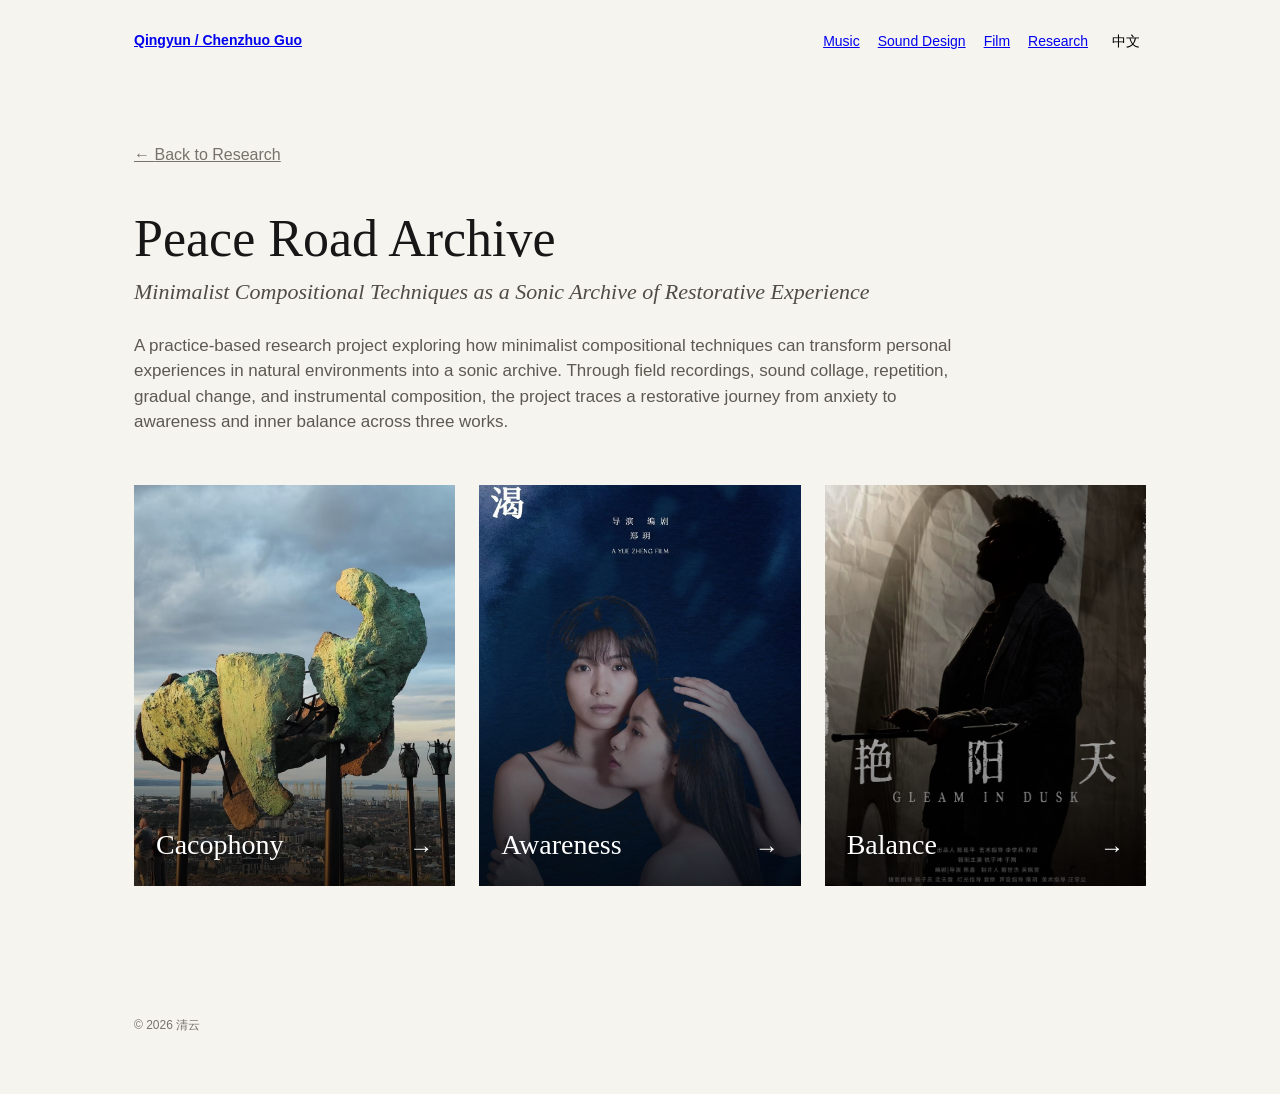
==== research.html @ a10af151 "Add Peace Road Archive research pages" ====
<!doctype html><html lang="en"><head><meta charset="utf-8"><meta name="viewport" content="width=device-width,initial-scale=1"><title>Peace Road Archive — Research</title><style>
:root{--bg:#f6f4ef;--fg:#171717;--muted:#77736c;--line:#d8d4cc}*{box-sizing:border-box}body{margin:0;background:var(--bg);color:var(--fg);font-family:Arial,Helvetica,sans-serif;line-height:1.5}.wrap{max-width:1080px;margin:auto;padding:0 34px}nav{display:flex;justify-content:space-between;padding:30px 0 20px;font-size:14px}.brand{font-weight:600}.navlinks{display:flex;gap:18px;align-items:center}.lang{border:0;background:none;font:inherit;cursor:pointer}main{padding:70px 0}h1,h2,h3{font-family:Georgia,"Times New Roman",serif;font-weight:400}h1{font-size:52px;line-height:1.05;margin:0 0 8px}h2{font-size:22px;font-style:italic;margin:0 0 25px;color:#4f4c47}.intro{max-width:820px;font-size:17px;color:#5c5953;margin-bottom:50px}.works{display:grid;grid-template-columns:repeat(3,1fr);gap:24px}.card{display:block;position:relative;overflow:hidden;background:#ddd;aspect-ratio:4/5}.card img{width:100%;height:100%;object-fit:cover;display:block;filter:saturate(.78)}.card:after{content:"";position:absolute;inset:0;background:linear-gradient(180deg,transparent 45%,rgba(0,0,0,.62));transition:.25s}.card:hover:after{background:linear-gradient(180deg,rgba(0,0,0,.08),rgba(0,0,0,.7))}.card-title{position:absolute;left:22px;bottom:20px;z-index:2;color:#fff;font-family:Georgia,"Times New Roman",serif;font-size:28px}.card-arrow{position:absolute;right:22px;bottom:20px;z-index:2;color:#fff;font-size:24px}.back{display:inline-block;margin-bottom:45px;color:var(--muted)}footer{padding:60px 0;color:var(--muted);font-size:12px}@media(max-width:700px){.wrap{padding:0 20px}.navlinks a{display:none}.works{grid-template-columns:1fr;gap:18px}h1{font-size:42px}.intro{font-size:16px}.card{aspect-ratio:16/10}}
</style></head><body><div class="wrap"><nav><a class="brand" href="index.html">Qingyun / Chenzhuo Guo</a><div class="navlinks"><a href="index.html#music">Music</a><a href="index.html#sound-design">Sound Design</a><a href="index.html#soundtrack">Film</a><a href="index.html#research">Research</a><button class="lang" id="langBtn">中文</button></div></nav><main><a class="back" href="index.html#research">← <span data-en="Back to Research" data-zh="返回研究">Back to Research</span></a><h1>Peace Road Archive</h1><h2>Minimalist Compositional Techniques as a Sonic Archive of Restorative Experience</h2><p class="intro" data-en="A practice-based research project exploring how minimalist compositional techniques can transform personal experiences in natural environments into a sonic archive. Through field recordings, sound collage, repetition, gradual change, and instrumental composition, the project traces a restorative journey from anxiety to awareness and inner balance across three works." data-zh="一个实践型研究项目，探索如何通过极简主义作曲技法，将个人在自然环境中的体验转化为声音档案。项目结合环境录音、声音拼贴、重复、渐变与器乐创作，通过三部作品记录从焦虑、觉察到内在平衡的恢复过程。">A practice-based research project exploring how minimalist compositional techniques can transform personal experiences in natural environments into a sonic archive. Through field recordings, sound collage, repetition, gradual change, and instrumental composition, the project traces a restorative journey from anxiety to awareness and inner balance across three works.</p><div class="works"><a class="card" href="research/cacophony.html"><img src="hero.jpg" alt=""><div class="card-title">Cacophony</div><div class="card-arrow">→</div></a><a class="card" href="research/awareness.html"><img src="picture/22883ec1f3c78cad9947b7d089368247.jpg" alt=""><div class="card-title">Awareness</div><div class="card-arrow">→</div></a><a class="card" href="research/balance.html"><img src="picture/54a0b3d13063e3226083e15c05f37a16.jpg" alt=""><div class="card-title">Balance</div><div class="card-arrow">→</div></a></div></main><footer>© 2026 清云</footer></div><script>let zh=localStorage.getItem('siteLang')==='zh';const b=document.getElementById('langBtn');function setLang(){document.documentElement.lang=zh?'zh':'en';document.querySelectorAll('[data-en][data-zh]').forEach(e=>e.textContent=zh?e.dataset.zh:e.dataset.en);b.textContent=zh?'English':'中文';localStorage.setItem('siteLang',zh?'zh':'en')}b.onclick=()=>{zh=!zh;setLang()};setLang();</script></body></html>
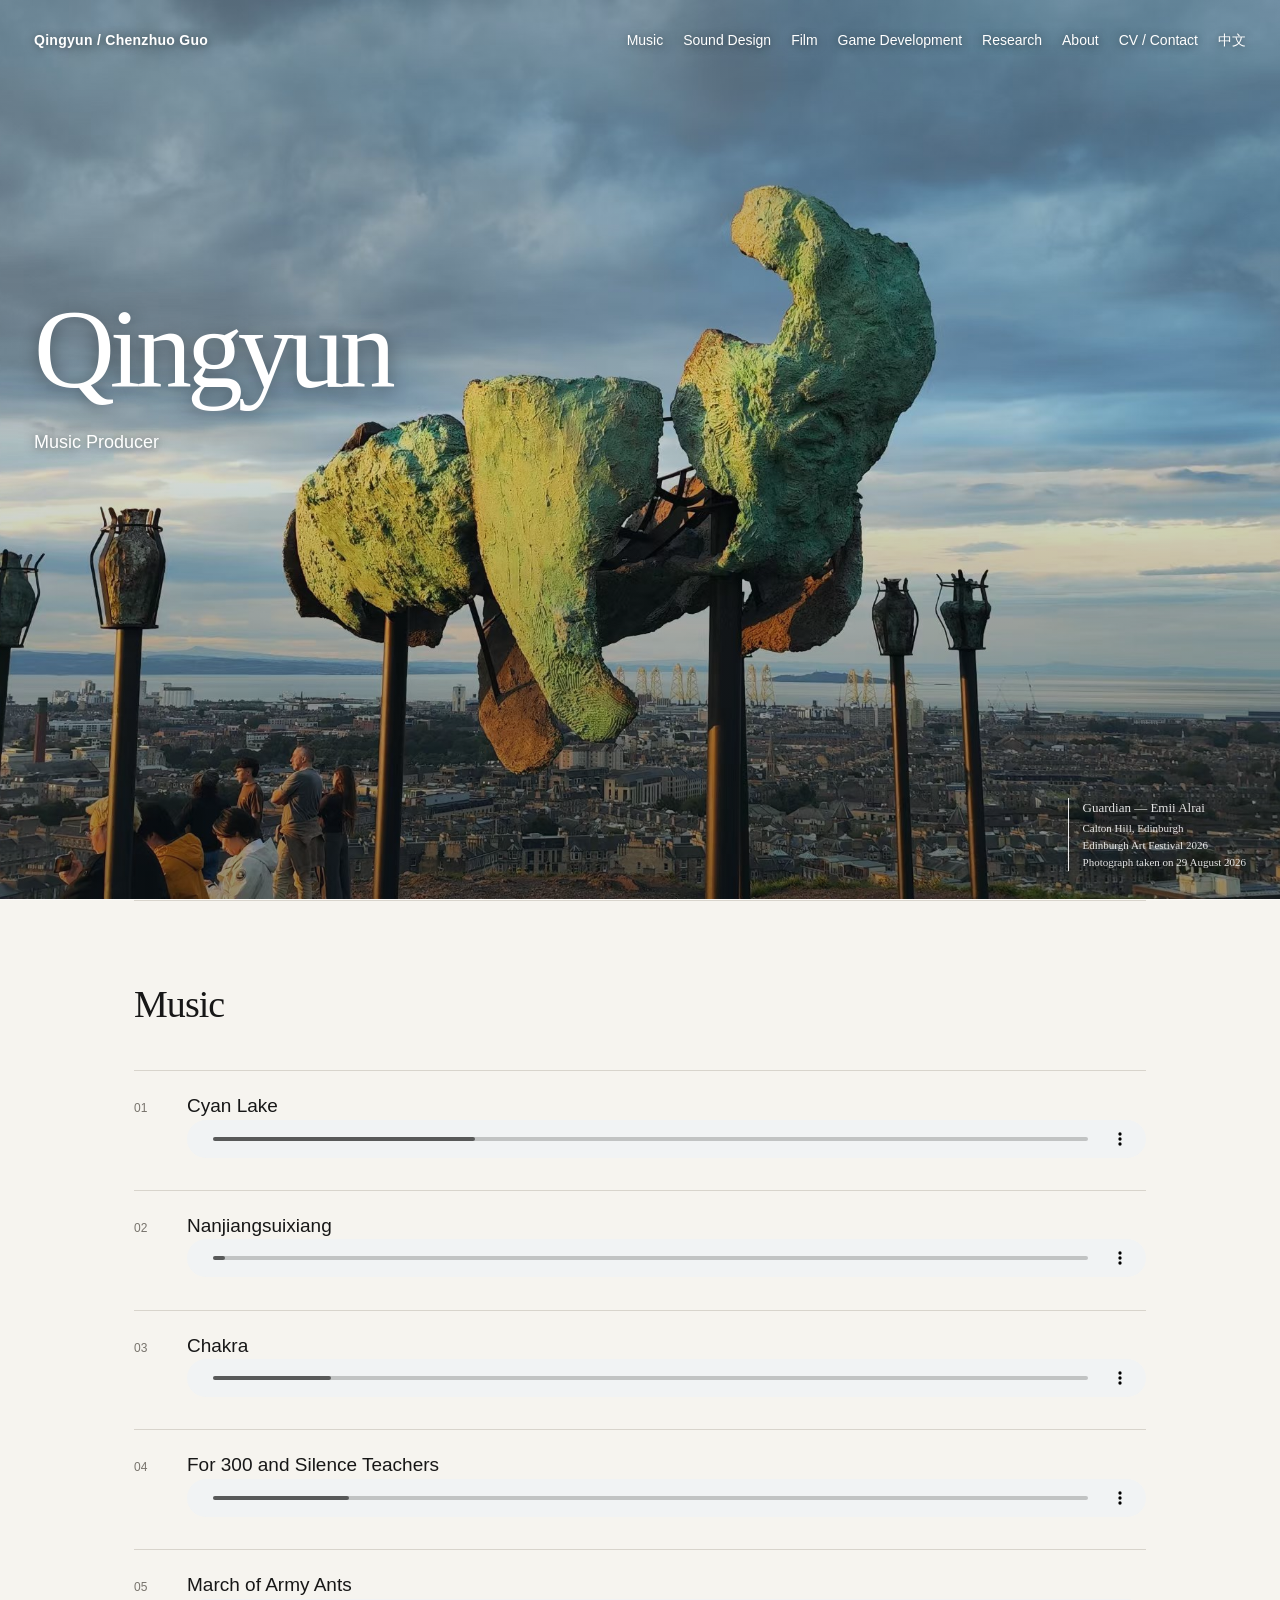
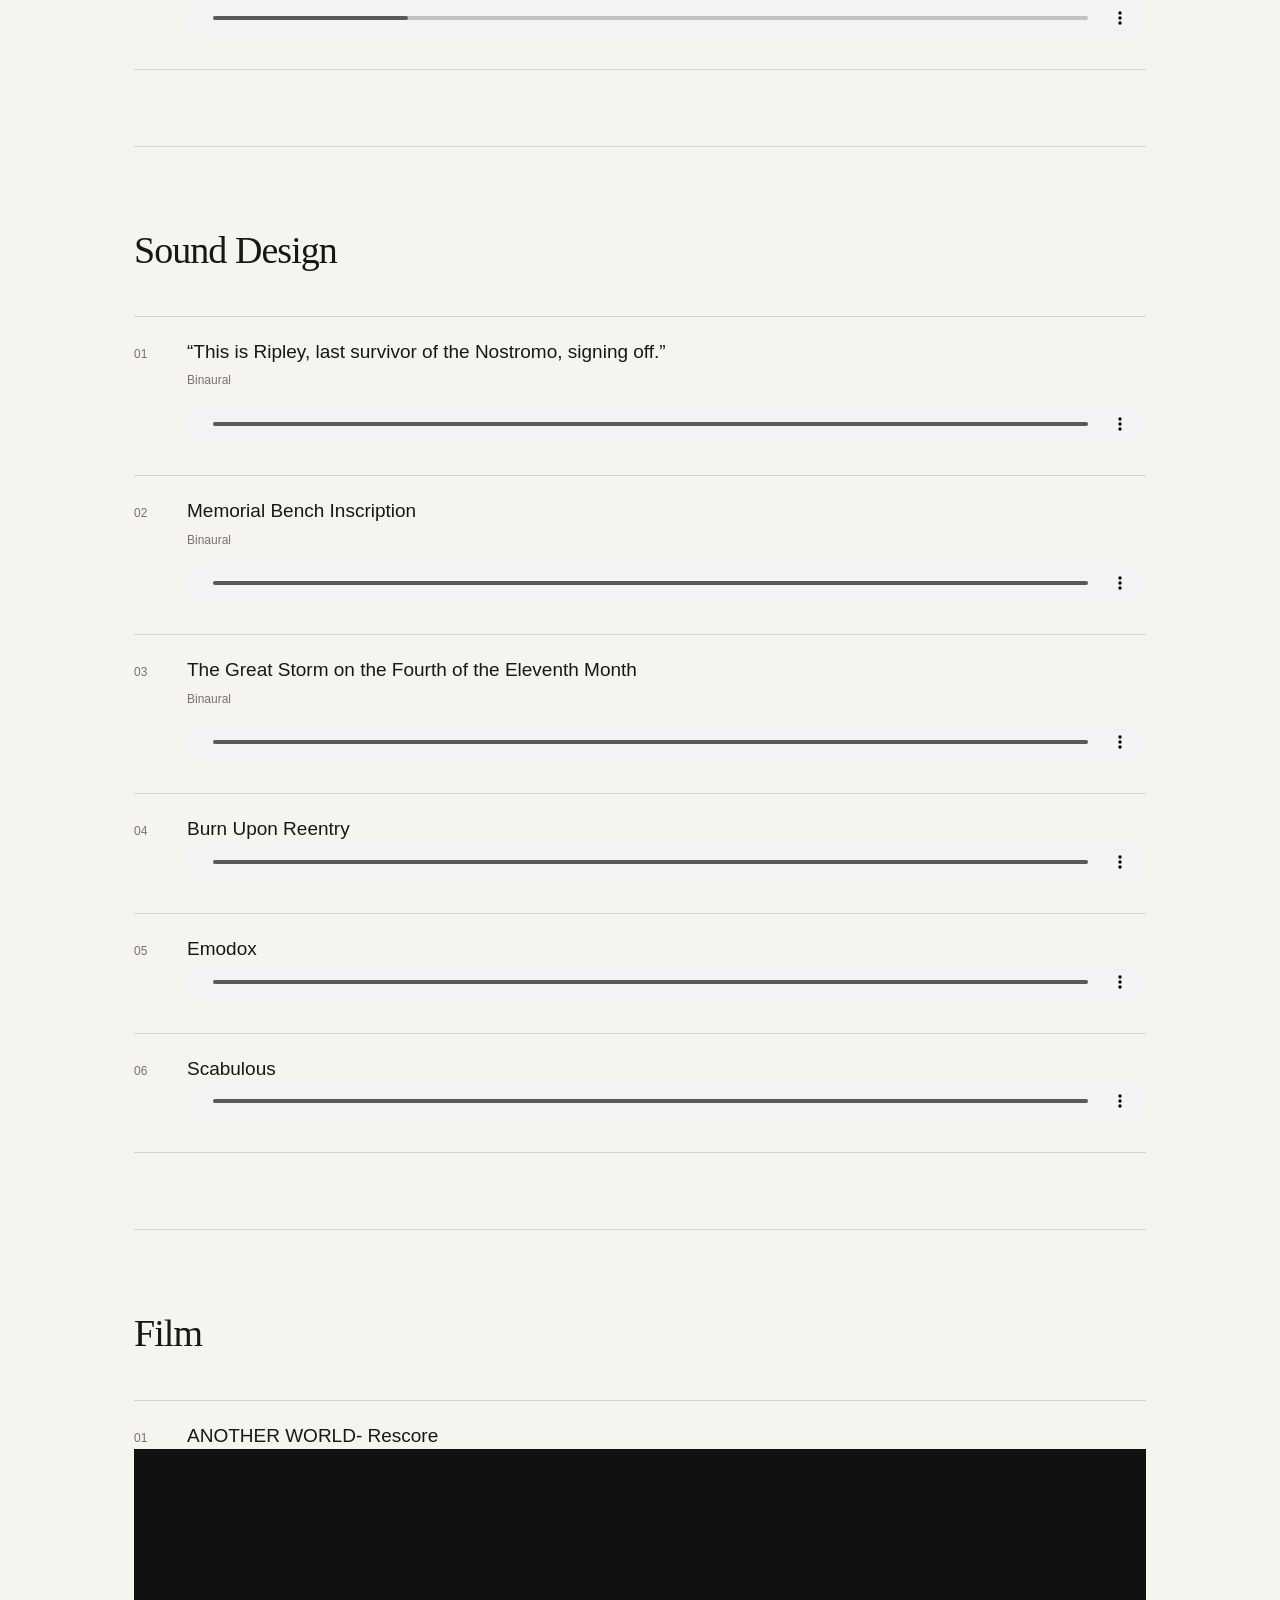
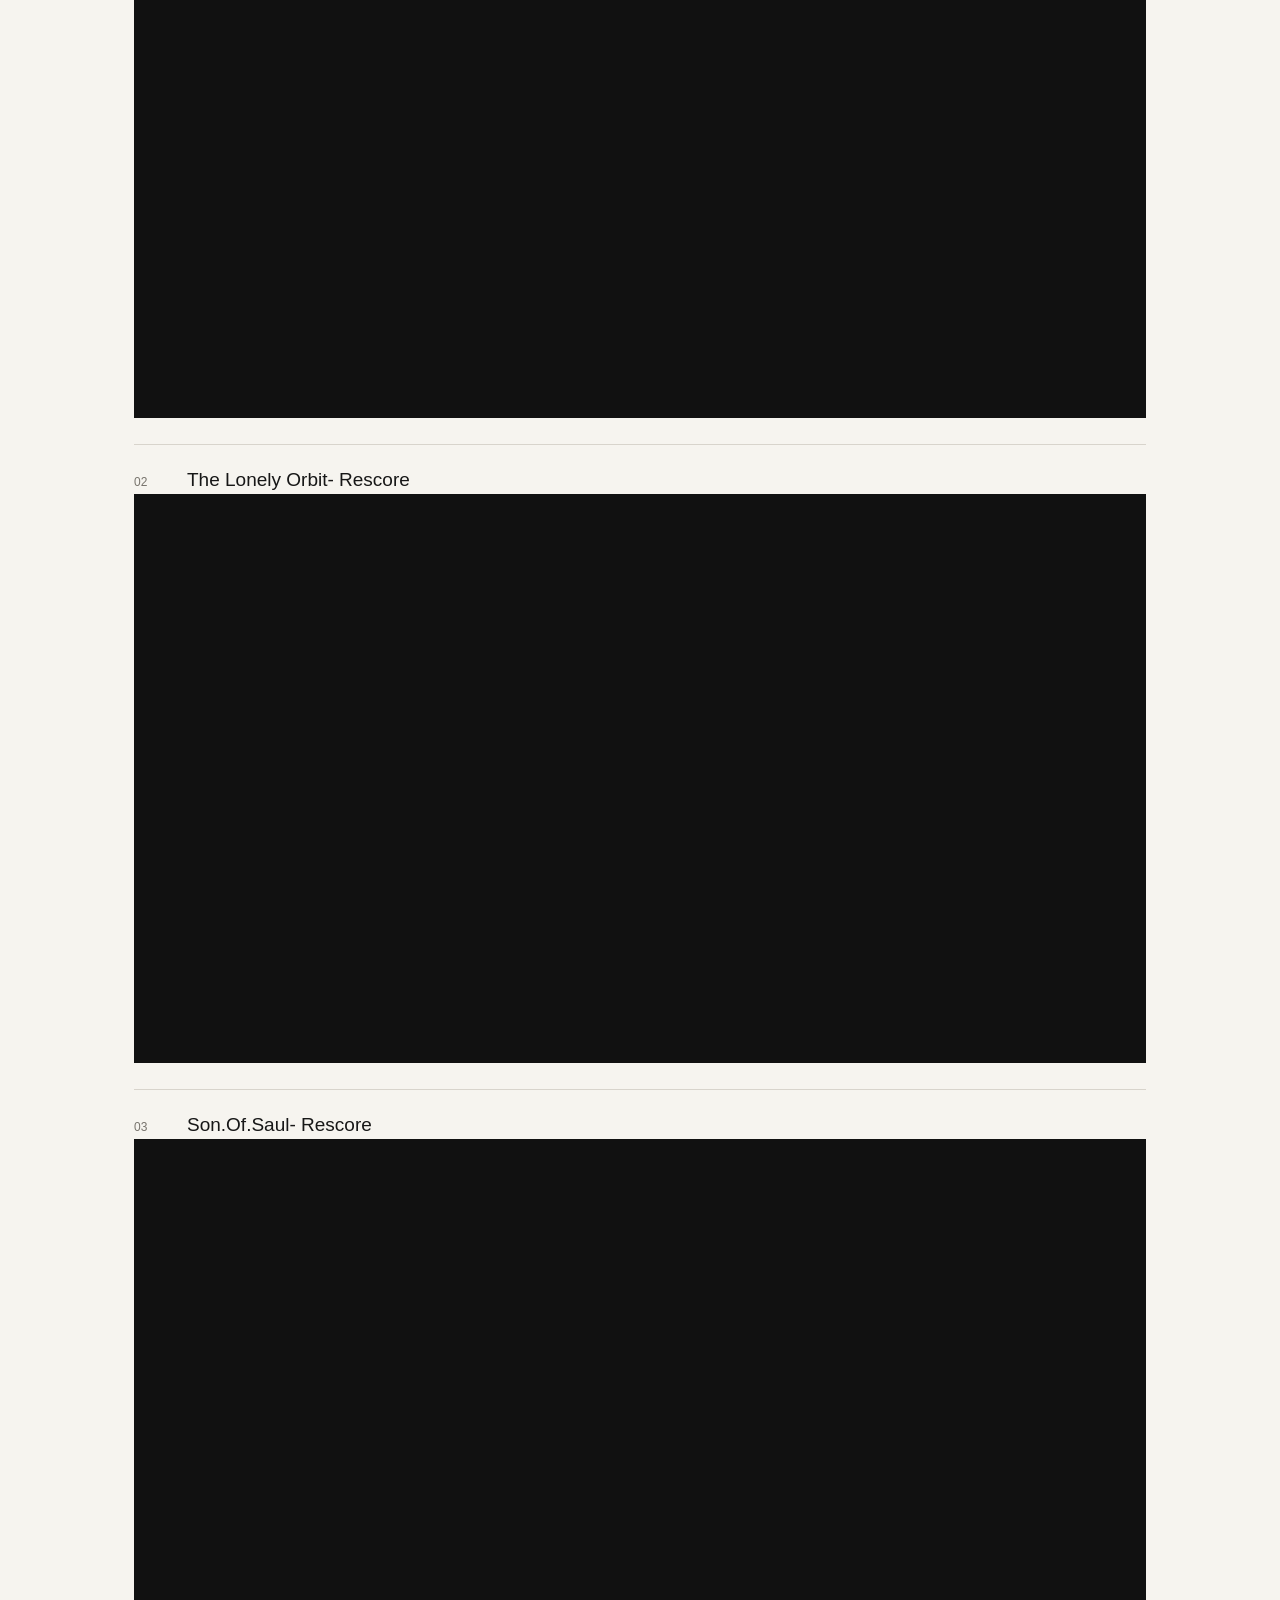
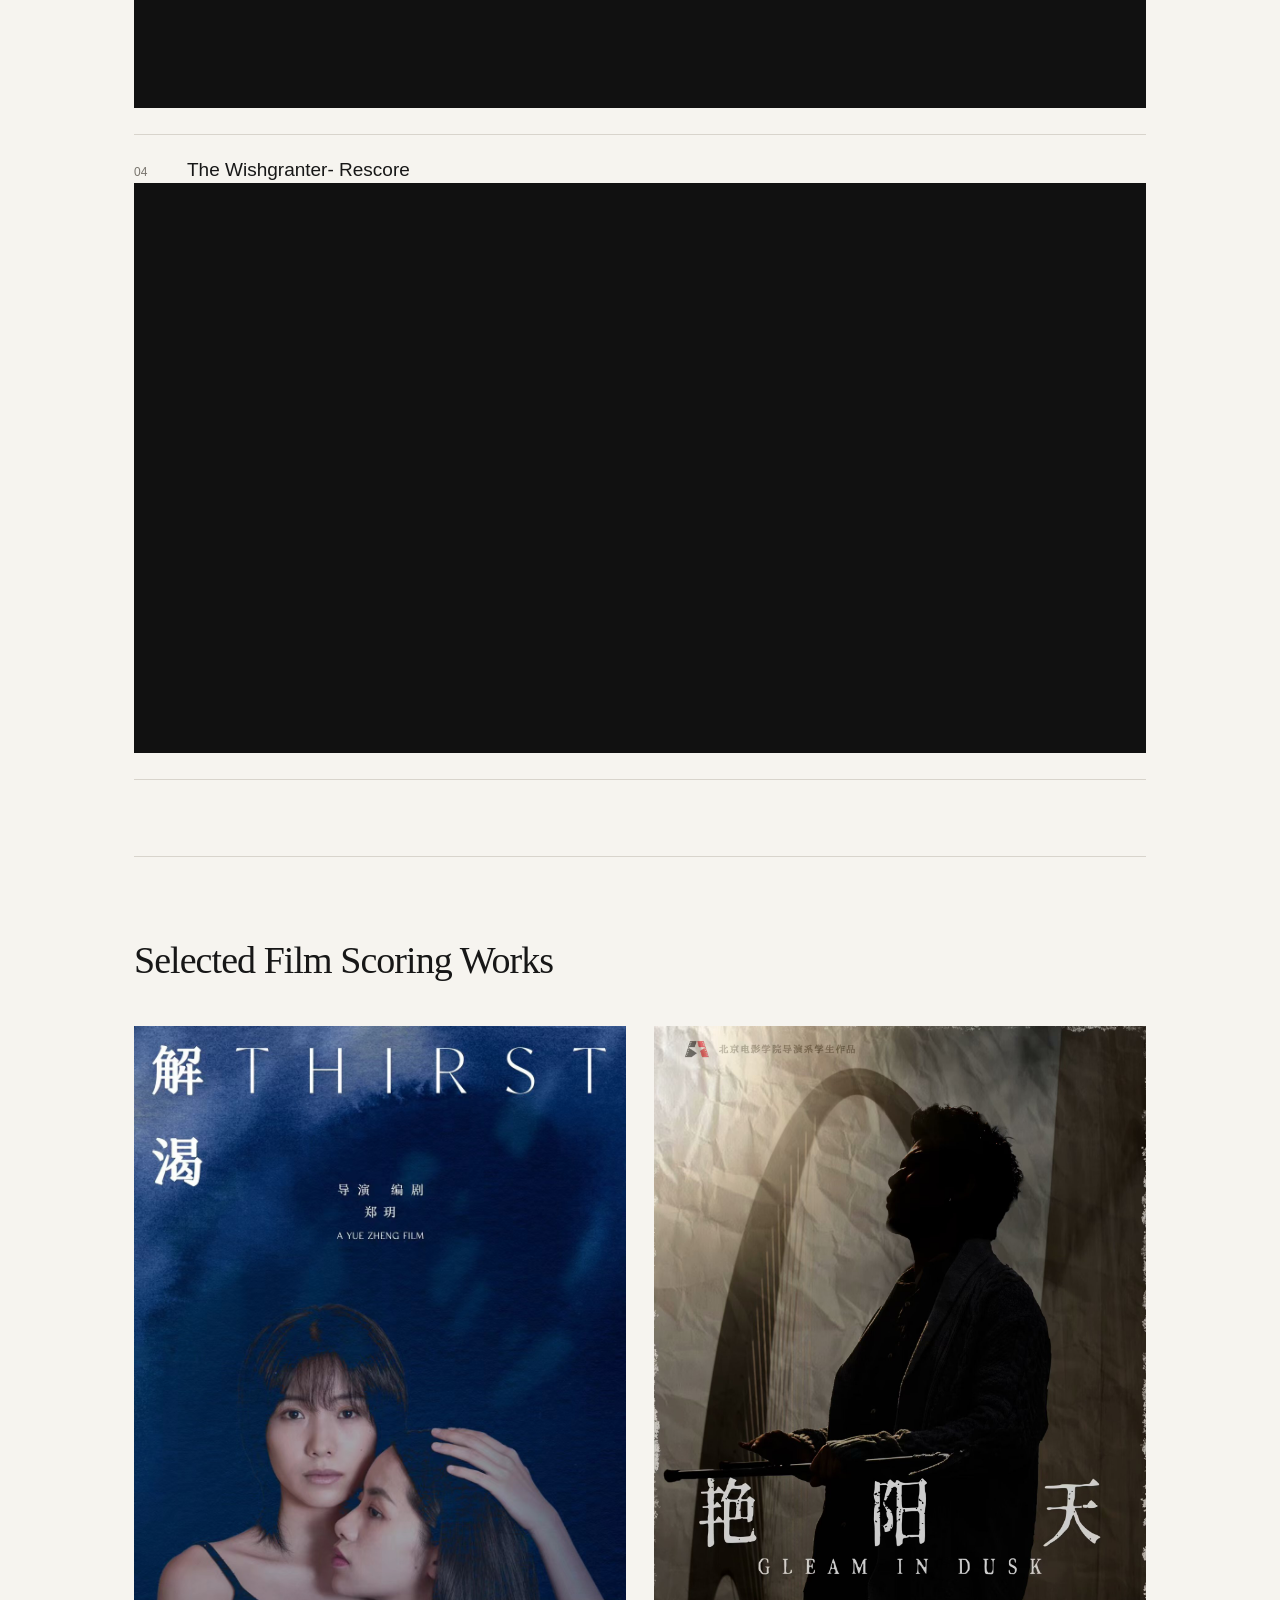
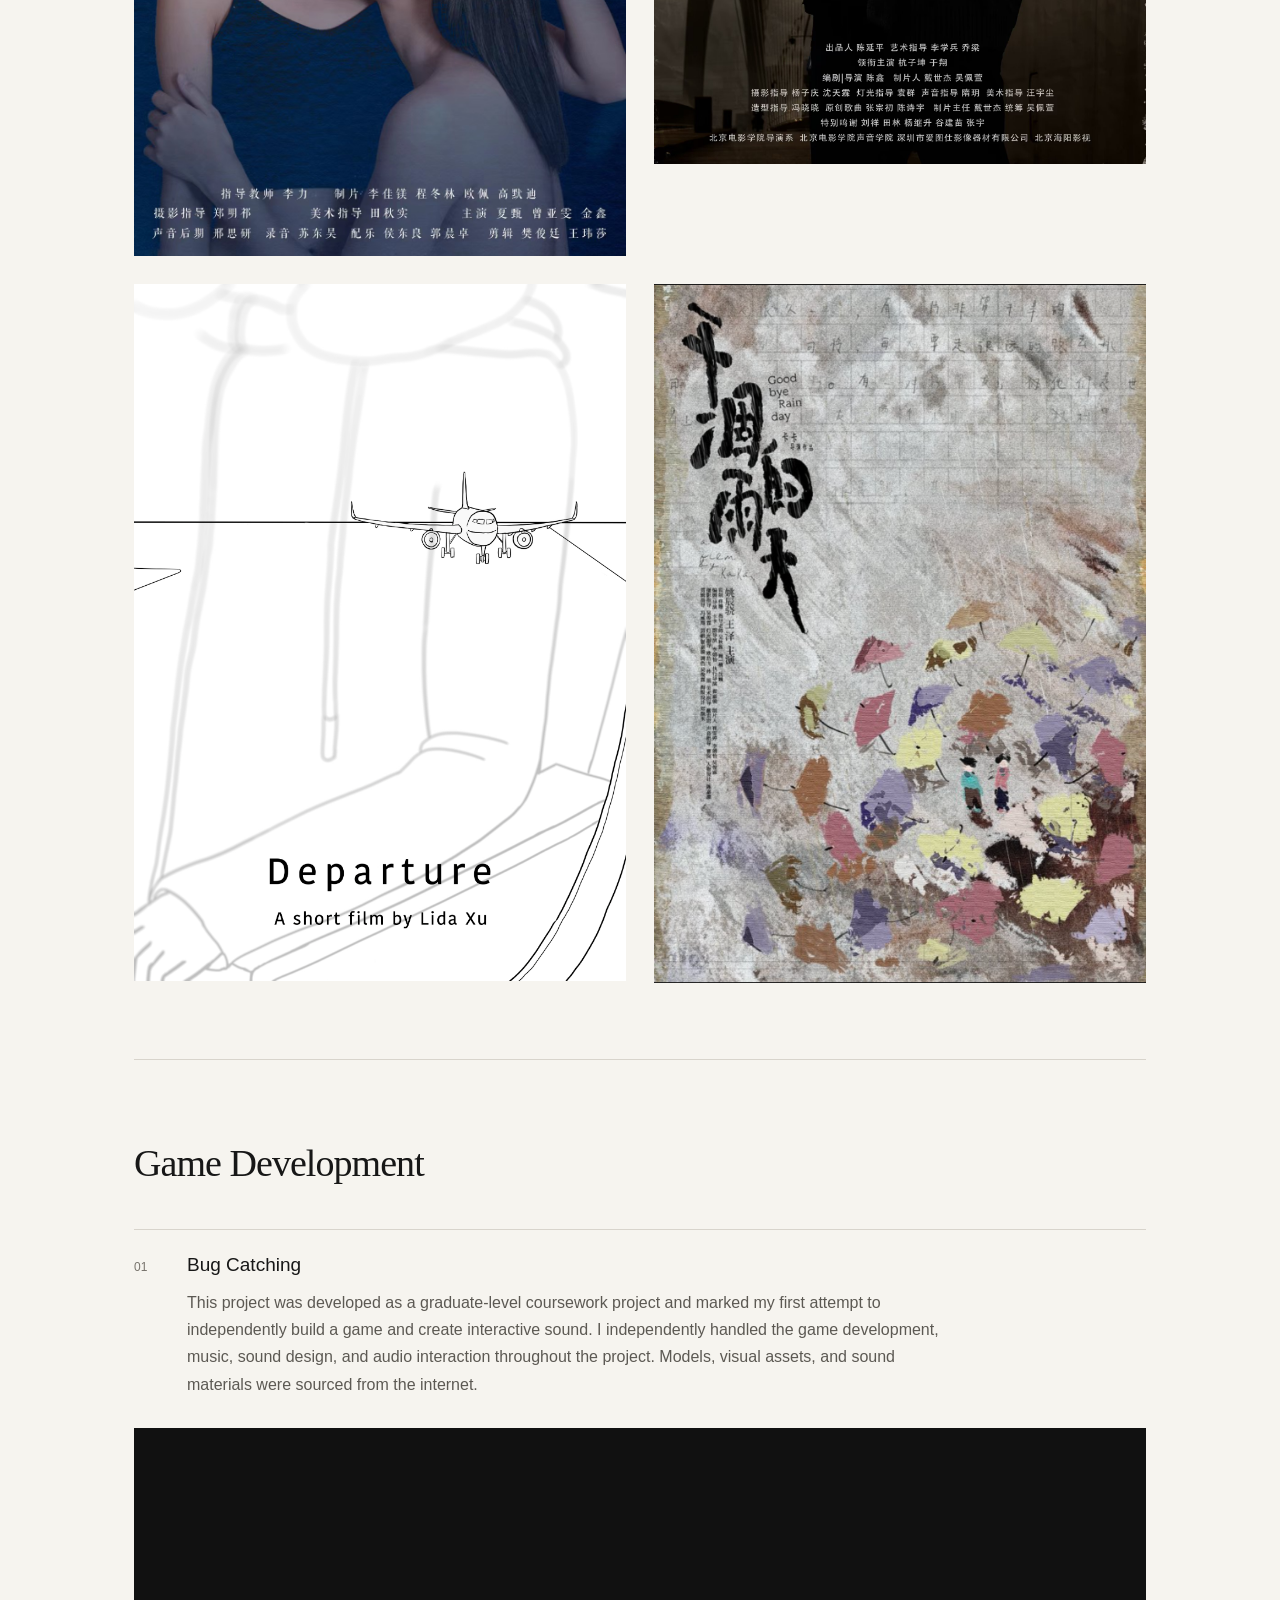
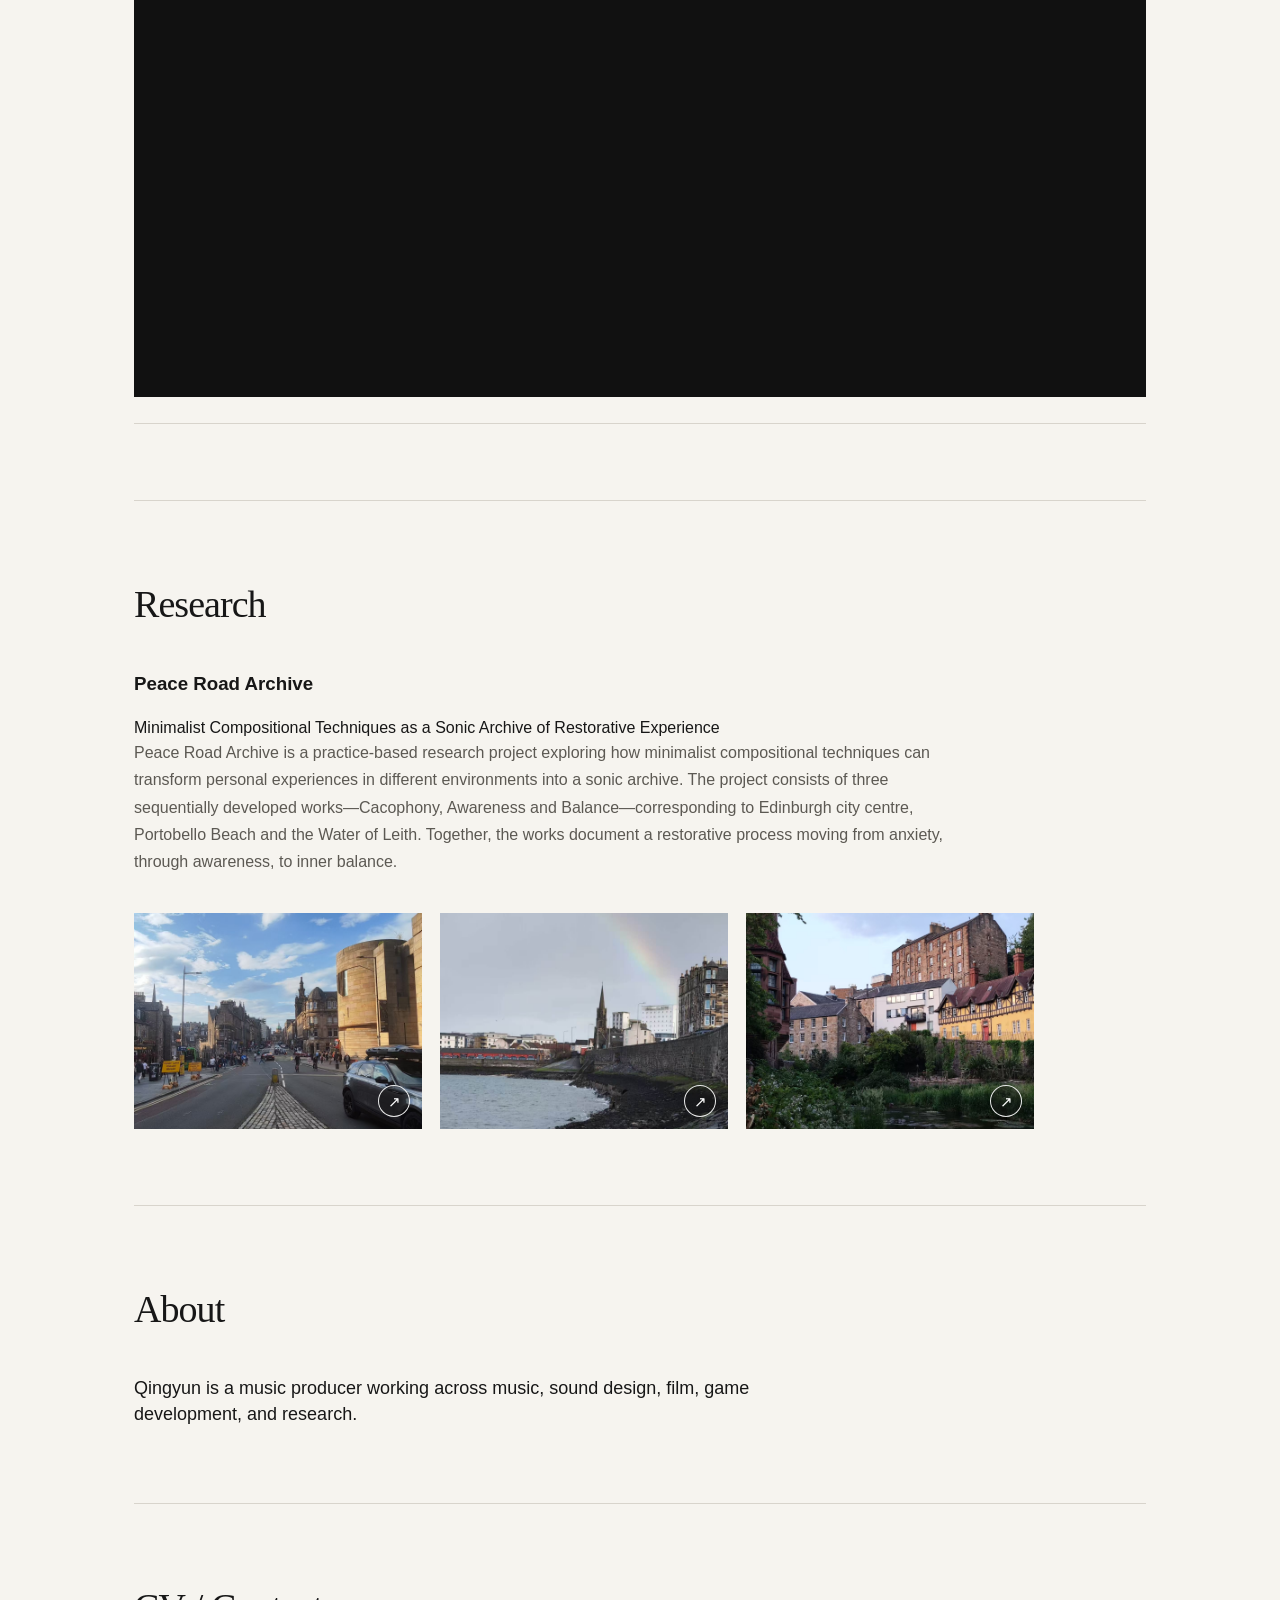
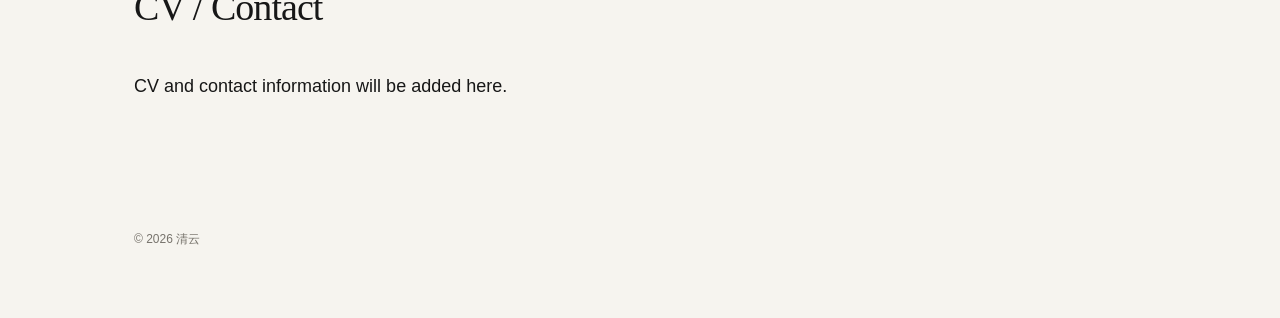
==== commit 4e48f415: "Move Research overview to homepage" ====
--- a/research.html
+++ b/research.html
@@ -1,3 +1 @@
-<!doctype html><html lang="en"><head><meta charset="utf-8"><meta name="viewport" content="width=device-width,initial-scale=1"><title>Peace Road Archive — Research</title><style>
-:root{--bg:#f6f4ef;--fg:#171717;--muted:#77736c;--line:#d8d4cc}*{box-sizing:border-box}body{margin:0;background:var(--bg);color:var(--fg);font-family:Arial,Helvetica,sans-serif;line-height:1.5}.wrap{max-width:1080px;margin:auto;padding:0 34px}nav{display:flex;justify-content:space-between;padding:30px 0 20px;font-size:14px}.brand{font-weight:600}.navlinks{display:flex;gap:18px;align-items:center}.lang{border:0;background:none;font:inherit;cursor:pointer}main{padding:70px 0}h1,h2,h3{font-family:Georgia,"Times New Roman",serif;font-weight:400}h1{font-size:52px;line-height:1.05;margin:0 0 8px}h2{font-size:22px;font-style:italic;margin:0 0 25px;color:#4f4c47}.intro{max-width:820px;font-size:17px;color:#5c5953;margin-bottom:50px}.works{display:grid;grid-template-columns:repeat(3,1fr);gap:24px}.card{display:block;position:relative;overflow:hidden;background:#ddd;aspect-ratio:4/5}.card img{width:100%;height:100%;object-fit:cover;display:block;filter:saturate(.78)}.card:after{content:"";position:absolute;inset:0;background:linear-gradient(180deg,transparent 45%,rgba(0,0,0,.62));transition:.25s}.card:hover:after{background:linear-gradient(180deg,rgba(0,0,0,.08),rgba(0,0,0,.7))}.card-title{position:absolute;left:22px;bottom:20px;z-index:2;color:#fff;font-family:Georgia,"Times New Roman",serif;font-size:28px}.card-arrow{position:absolute;right:22px;bottom:20px;z-index:2;color:#fff;font-size:24px}.back{display:inline-block;margin-bottom:45px;color:var(--muted)}footer{padding:60px 0;color:var(--muted);font-size:12px}@media(max-width:700px){.wrap{padding:0 20px}.navlinks a{display:none}.works{grid-template-columns:1fr;gap:18px}h1{font-size:42px}.intro{font-size:16px}.card{aspect-ratio:16/10}}
-</style></head><body><div class="wrap"><nav><a class="brand" href="index.html">Qingyun / Chenzhuo Guo</a><div class="navlinks"><a href="index.html#music">Music</a><a href="index.html#sound-design">Sound Design</a><a href="index.html#soundtrack">Film</a><a href="index.html#research">Research</a><button class="lang" id="langBtn">中文</button></div></nav><main><a class="back" href="index.html#research">← <span data-en="Back to Research" data-zh="返回研究">Back to Research</span></a><h1>Peace Road Archive</h1><h2>Minimalist Compositional Techniques as a Sonic Archive of Restorative Experience</h2><p class="intro" data-en="A practice-based research project exploring how minimalist compositional techniques can transform personal experiences in natural environments into a sonic archive. Through field recordings, sound collage, repetition, gradual change, and instrumental composition, the project traces a restorative journey from anxiety to awareness and inner balance across three works." data-zh="一个实践型研究项目，探索如何通过极简主义作曲技法，将个人在自然环境中的体验转化为声音档案。项目结合环境录音、声音拼贴、重复、渐变与器乐创作，通过三部作品记录从焦虑、觉察到内在平衡的恢复过程。">A practice-based research project exploring how minimalist compositional techniques can transform personal experiences in natural environments into a sonic archive. Through field recordings, sound collage, repetition, gradual change, and instrumental composition, the project traces a restorative journey from anxiety to awareness and inner balance across three works.</p><div class="works"><a class="card" href="research/cacophony.html"><img src="hero.jpg" alt=""><div class="card-title">Cacophony</div><div class="card-arrow">→</div></a><a class="card" href="research/awareness.html"><img src="picture/22883ec1f3c78cad9947b7d089368247.jpg" alt=""><div class="card-title">Awareness</div><div class="card-arrow">→</div></a><a class="card" href="research/balance.html"><img src="picture/54a0b3d13063e3226083e15c05f37a16.jpg" alt=""><div class="card-title">Balance</div><div class="card-arrow">→</div></a></div></main><footer>© 2026 清云</footer></div><script>let zh=localStorage.getItem('siteLang')==='zh';const b=document.getElementById('langBtn');function setLang(){document.documentElement.lang=zh?'zh':'en';document.querySelectorAll('[data-en][data-zh]').forEach(e=>e.textContent=zh?e.dataset.zh:e.dataset.en);b.textContent=zh?'English':'中文';localStorage.setItem('siteLang',zh?'zh':'en')}b.onclick=()=>{zh=!zh;setLang()};setLang();</script></body></html>+<!doctype html><html lang="en"><head><meta charset="utf-8"><meta http-equiv="refresh" content="0;url=index.html#research"><meta name="viewport" content="width=device-width,initial-scale=1"><title>Research — Qingyun</title></head><body><script>window.location.replace("index.html#research");</script><a href="index.html#research">Research</a></body></html>
